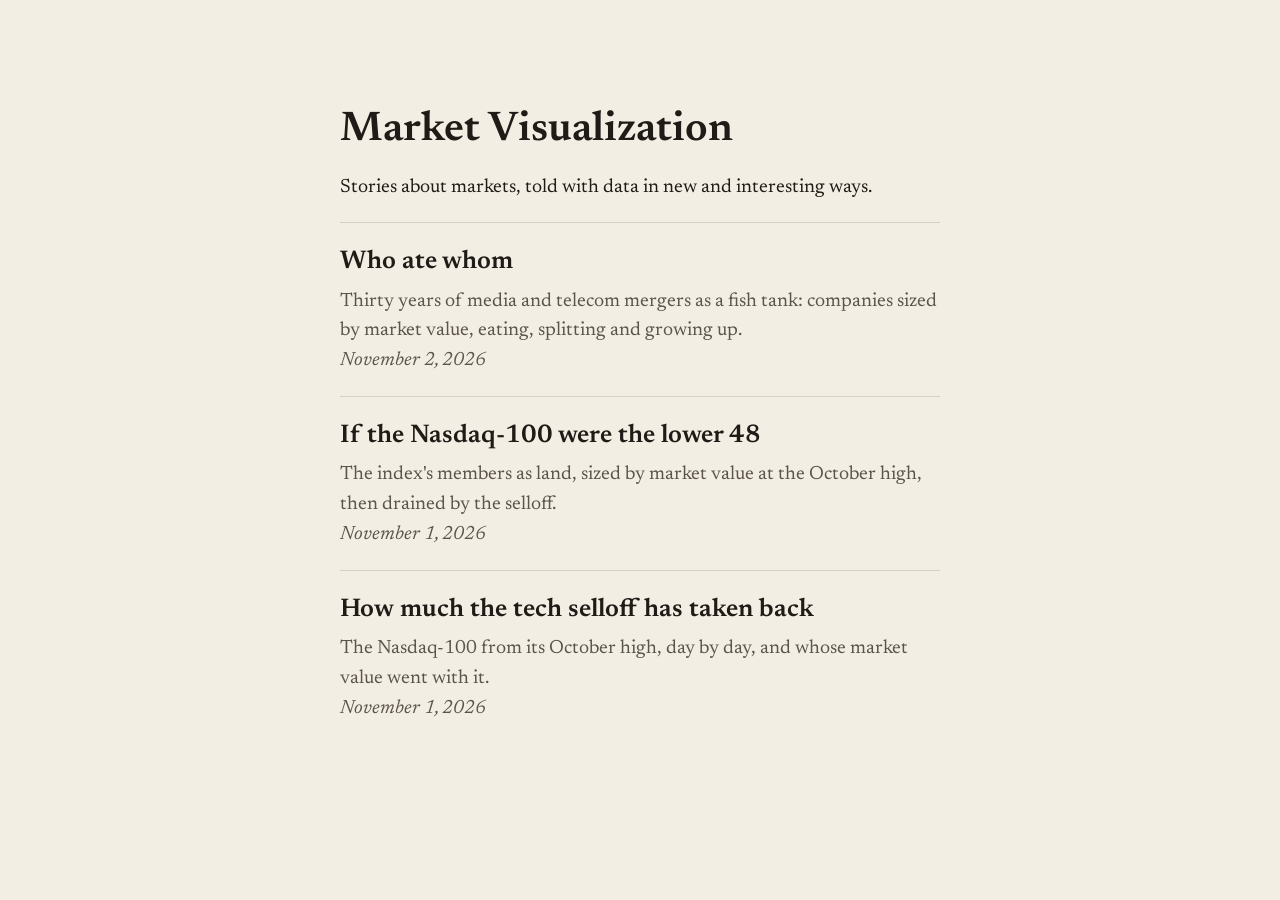
==== index.html @ 9fd0bd0a "Reword home page tagline Co-Authored-By: Claude Opus 5.5 <noreply@anthropic.com> Claude-Session: htt" ====
<!doctype html>
<html lang="en">
<head>
  <meta charset="utf-8">
  <meta name="viewport" content="width=device-width, initial-scale=1">
  <title>Market Visualization</title>
  <link rel="stylesheet" href="assets/css/site.css">
</head>
<body>
  <main class="index">
    <h1>Market Visualization</h1>
    <p>Stories about markets, told with data in new and interesting ways.</p>
    <!-- One link per story, newest first. Each story lives in stories/<slug>/ with its own data/ folder. -->
    <a class="story-link" href="stories/fish-tank/index.html">
      <h2>Who ate whom</h2>
      <p>Thirty years of media and telecom mergers as a fish tank: companies sized by market value, eating, splitting and growing up.</p>
      <time datetime="2026-11-02">November 2, 2026</time>
    </a>
    <a class="story-link" href="stories/nasdaq-map/index.html">
      <h2>If the Nasdaq-100 were the lower 48</h2>
      <p>The index's members as land, sized by market value at the October high, then drained by the selloff.</p>
      <time datetime="2026-11-01">November 1, 2026</time>
    </a>
    <a class="story-link" href="stories/tech-selloff/index.html">
      <h2>How much the tech selloff has taken back</h2>
      <p>The Nasdaq-100 from its October high, day by day, and whose market value went with it.</p>
      <time datetime="2026-11-01">November 1, 2026</time>
    </a>
  </main>
</body>
</html>
---- assets/css/site.css ----
/* Shared styles for every story on the site.
   Style rules (see project memory "style-guide"): sentence-case serif headlines,
   no all-caps kicker labels, no stacks of small subheads, no boxed caveat panels.
   Prose carries the story; labels sit on the marks. */

@font-face { font-family: "Newsreader"; src: url("../fonts/newsreader-latin-400-normal.woff2") format("woff2"); font-weight: 400; font-style: normal; font-display: swap; }
@font-face { font-family: "Newsreader"; src: url("../fonts/newsreader-latin-400-italic.woff2") format("woff2"); font-weight: 400; font-style: italic; font-display: swap; }
@font-face { font-family: "Newsreader"; src: url("../fonts/newsreader-latin-600-normal.woff2") format("woff2"); font-weight: 600; font-style: normal; font-display: swap; }
@font-face { font-family: "Libre Franklin"; src: url("../fonts/libre-franklin-latin-400-normal.woff2") format("woff2"); font-weight: 400; font-display: swap; }
@font-face { font-family: "Libre Franklin"; src: url("../fonts/libre-franklin-latin-600-normal.woff2") format("woff2"); font-weight: 600; font-display: swap; }

:root {
  --paper: #f3eee4;
  --ink: #1f1b16;
  --ink-soft: #5b544a;
  --rule: #d8d0c2;
  --loss: #c8452c;      /* the one accent: value that is gone */
  --serif: "Newsreader", Georgia, serif;
  --label: "Libre Franklin", "Helvetica Neue", Arial, sans-serif;
  --measure: 34rem;
}

* { box-sizing: border-box; }
html { background: var(--paper); color: var(--ink); }
body { margin: 0; font-family: var(--serif); font-size: 1.2rem; line-height: 1.55; -webkit-font-smoothing: antialiased; }
a { color: inherit; text-decoration-thickness: 1px; text-underline-offset: 3px; }
a:hover { color: var(--loss); }

.masthead { padding: 1.25rem 1.5rem; font-family: var(--label); font-size: 0.95rem; }
.masthead a { text-decoration: none; font-weight: 600; }

.lede { max-width: var(--measure); margin: 14vh auto 10vh; padding: 0 1.25rem; }
.lede h1 { font-weight: 600; font-size: clamp(2.3rem, 6vw, 3.6rem); line-height: 1.04; letter-spacing: -0.01em; margin: 0 0 1.5rem; }
.lede p { margin: 0 0 1rem; }
.byline { font-style: italic; color: var(--ink-soft); }

/* Scrollytelling: a sticky graphic with prose steps scrolling over it. */
.scrolly { position: relative; }
.scrolly .graphic { margin: 0; position: sticky; top: 0; height: 100vh; width: 100%; display: flex; align-items: flex-start; justify-content: center; padding: 3vh 2vw 0; }
.scrolly .graphic svg { width: 100%; height: 56vh; overflow: visible; }
.scrolly .steps { position: relative; margin-top: -100vh; padding-bottom: 40vh; pointer-events: none; }
.step { max-width: 90vw; margin: 0 auto 75vh; padding: 0.9rem 1.1rem; background: rgba(243, 238, 228, 0.95); border-top: 2px solid var(--ink); pointer-events: auto; font-size: 1.08rem; }
.step:first-child { margin-top: 72vh; }
.step p { margin: 0; }
.step p + p { margin-top: 0.75rem; }
@media (min-width: 1000px) {
  /* Wide screens: prose in a left column, the graphic beside it, never under it. */
  .scrolly .graphic { align-items: center; padding: 0 3vw 0 calc(3vw + 25rem); }
  .scrolly .graphic svg { height: min(84vh, 720px); }
  .step { width: 22rem; margin: 0 0 75vh 3vw; font-size: 1.15rem; }
  .step:first-child { margin-top: 55vh; }
}

/* Chart text: one quiet sans for anything that sits on the marks. */
.chart text { font-family: var(--label); font-size: 13px; fill: var(--ink-soft); }
.chart .axis path, .chart .axis line { stroke: var(--rule); }
.chart .axis text { font-size: 12px; }
.chart .note { fill: var(--ink); font-size: 14px; }
.chart .note-strong { fill: var(--ink); font-weight: 600; font-size: 15px; }
.chart .pending { font-family: var(--serif); font-style: italic; font-size: 18px; fill: var(--ink-soft); }

.tooltip { position: fixed; pointer-events: none; font-family: var(--label); font-size: 13px; background: var(--ink); color: var(--paper); padding: 0.35rem 0.55rem; opacity: 0; transition: opacity 120ms; }

/* Method and sources: plain running text, footnote style. No boxes. */
.method { max-width: var(--measure); margin: 10vh auto 12vh; padding: 0 1.25rem; font-size: 1.02rem; }
.method h2 { font-weight: 600; font-size: 1.6rem; margin: 2.5rem 0 0.75rem; }
.method ol, .method ul { padding-left: 1.2rem; }
.method li { margin-bottom: 0.5rem; }
.method code { font-size: 0.9em; background: none; }
.method table { border-collapse: collapse; font-family: var(--label); font-size: 0.85rem; margin: 1rem 0; }
.method td, .method th { padding: 0.15rem 0.9rem 0.15rem 0; text-align: right; border-bottom: 1px solid var(--rule); }
.method th:first-child, .method td:first-child { text-align: left; }

/* Home page index of stories */
.index { max-width: 40rem; margin: 12vh auto; padding: 0 1.25rem; }
.index h1 { font-weight: 600; font-size: 2.6rem; line-height: 1.1; margin: 0 0 1rem; }
.story-link { display: block; border-top: 1px solid var(--rule); padding: 1.25rem 0; text-decoration: none; }
.story-link h2 { font-weight: 600; font-size: 1.6rem; margin: 0 0 0.25rem; }
.story-link p { margin: 0; color: var(--ink-soft); }
.story-link time { font-style: italic; color: var(--ink-soft); }

/* Wide data tables scroll sideways inside their own box instead of widening the page. */
.wide-table { overflow-x: auto; max-width: 100%; }
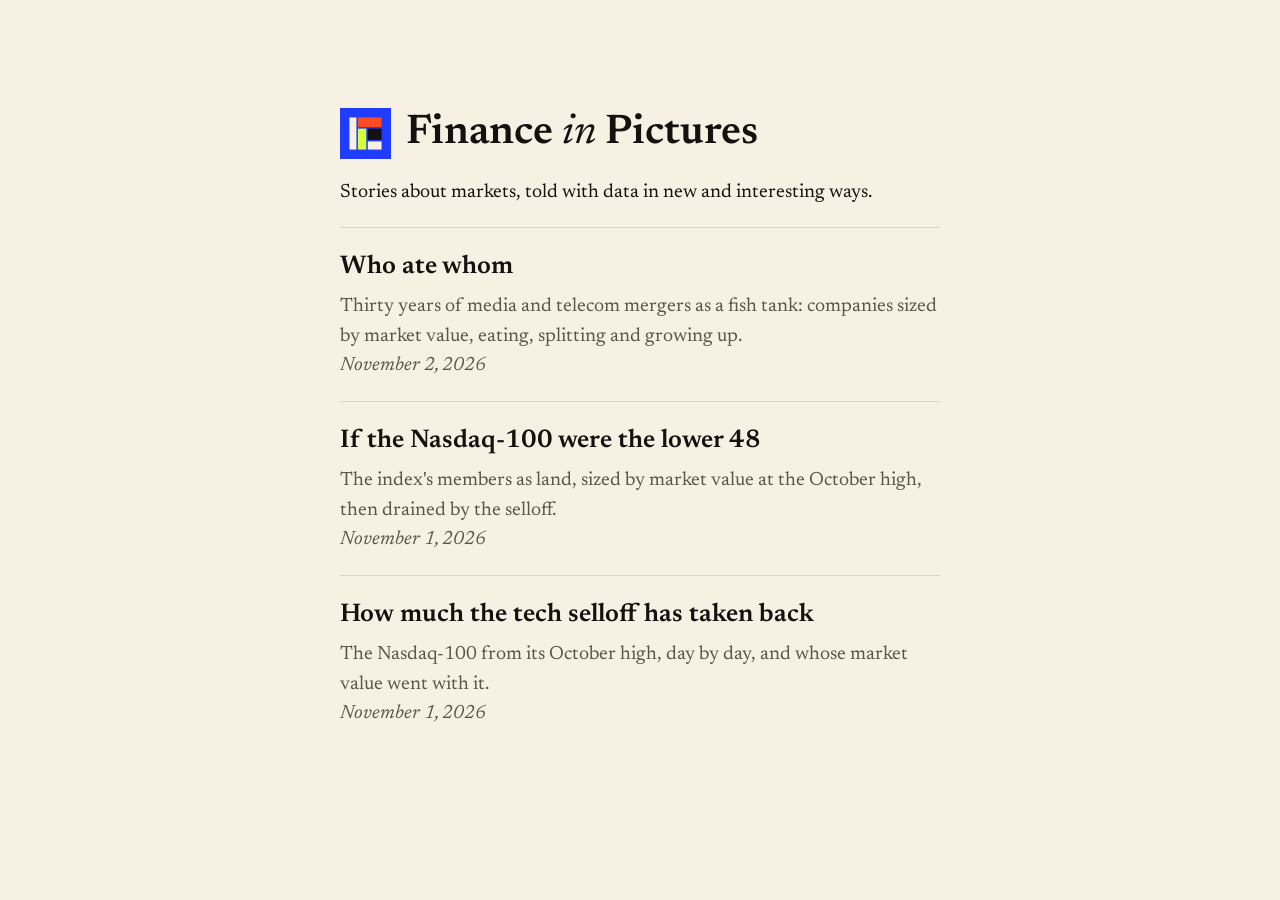
==== commit 599cbfc9: "Rebrand as Finance in Pictures: treemap logo and bold palette Cobalt masthead with the treemap mark " ====
--- a/index.html
+++ b/index.html
@@ -3,12 +3,16 @@
 <head>
   <meta charset="utf-8">
   <meta name="viewport" content="width=device-width, initial-scale=1">
-  <title>Market Visualization</title>
+  <title>Finance in Pictures</title>
+  <meta name="description" content="Visual stories about financial markets.">
+  <link rel="icon" href="assets/img/logo.svg" type="image/svg+xml">
+  <link rel="icon" href="assets/img/favicon-32.png" sizes="32x32">
+  <link rel="apple-touch-icon" href="assets/img/apple-touch-icon.png">
   <link rel="stylesheet" href="assets/css/site.css">
 </head>
 <body>
   <main class="index">
-    <h1>Market Visualization</h1>
+    <h1><img src="assets/img/logo.svg" alt=""><span>Finance <i>in</i> Pictures</span></h1>
     <p>Stories about markets, told with data in new and interesting ways.</p>
     <!-- One link per story, newest first. Each story lives in stories/<slug>/ with its own data/ folder. -->
     <a class="story-link" href="stories/fish-tank/index.html">
--- a/assets/css/site.css
+++ b/assets/css/site.css
@@ -10,11 +10,16 @@
 @font-face { font-family: "Libre Franklin"; src: url("../fonts/libre-franklin-latin-600-normal.woff2") format("woff2"); font-weight: 600; font-display: swap; }
 
 :root {
-  --paper: #f3eee4;
-  --ink: #1f1b16;
+  /* Finance in Pictures palette (treemap logo, 2026-11-06) */
+  --paper: #f6f1e3;     /* cream */
+  --ink: #14110f;
   --ink-soft: #5b544a;
-  --rule: #d8d0c2;
-  --loss: #c8452c;      /* the one accent: value that is gone */
+  --rule: #ddd5c4;
+  --brand: #1f3cff;     /* cobalt: the masthead and the main data series */
+  --brand-soft: #c6cdfb;/* cobalt, faded: marks pushed to the background */
+  --citron: #d7ff3c;    /* highlight, used sparingly, never for text on cream */
+  --loss: #ff4b23;      /* tomato: value that is gone */
+  --loss-text: #d8330f; /* tomato dark enough to read as text on cream */
   --serif: "Newsreader", Georgia, serif;
   --label: "Libre Franklin", "Helvetica Neue", Arial, sans-serif;
   --measure: 34rem;
@@ -24,10 +29,14 @@
 html { background: var(--paper); color: var(--ink); }
 body { margin: 0; font-family: var(--serif); font-size: 1.2rem; line-height: 1.55; -webkit-font-smoothing: antialiased; }
 a { color: inherit; text-decoration-thickness: 1px; text-underline-offset: 3px; }
-a:hover { color: var(--loss); }
+a:hover { color: var(--brand); }
 
-.masthead { padding: 1.25rem 1.5rem; font-family: var(--label); font-size: 0.95rem; }
-.masthead a { text-decoration: none; font-weight: 600; }
+/* Masthead: cobalt bar, treemap mark, name in the serif. */
+.masthead { background: var(--brand); padding: 0.7rem 1.25rem; }
+.masthead a { display: inline-flex; align-items: center; gap: 0.6rem; color: var(--paper); text-decoration: none; font-family: var(--serif); font-weight: 600; font-size: 1.15rem; line-height: 1; }
+.masthead a:hover { color: var(--paper); }
+.masthead a::before { content: ""; width: 1.6rem; height: 1.6rem; background: url("../img/logo-mark.svg") center / contain no-repeat; }
+.masthead i { font-weight: 400; }
 
 .lede { max-width: var(--measure); margin: 14vh auto 10vh; padding: 0 1.25rem; }
 .lede h1 { font-weight: 600; font-size: clamp(2.3rem, 6vw, 3.6rem); line-height: 1.04; letter-spacing: -0.01em; margin: 0 0 1.5rem; }
@@ -39,7 +48,7 @@
 .scrolly .graphic { margin: 0; position: sticky; top: 0; height: 100vh; width: 100%; display: flex; align-items: flex-start; justify-content: center; padding: 3vh 2vw 0; }
 .scrolly .graphic svg { width: 100%; height: 56vh; overflow: visible; }
 .scrolly .steps { position: relative; margin-top: -100vh; padding-bottom: 40vh; pointer-events: none; }
-.step { max-width: 90vw; margin: 0 auto 75vh; padding: 0.9rem 1.1rem; background: rgba(243, 238, 228, 0.95); border-top: 2px solid var(--ink); pointer-events: auto; font-size: 1.08rem; }
+.step { max-width: 90vw; margin: 0 auto 75vh; padding: 0.9rem 1.1rem; background: rgba(246, 241, 227, 0.95); border-top: 2px solid var(--ink); pointer-events: auto; font-size: 1.08rem; }
 .step:first-child { margin-top: 72vh; }
 .step p { margin: 0; }
 .step p + p { margin-top: 0.75rem; }
@@ -73,9 +82,12 @@
 
 /* Home page index of stories */
 .index { max-width: 40rem; margin: 12vh auto; padding: 0 1.25rem; }
-.index h1 { font-weight: 600; font-size: 2.6rem; line-height: 1.1; margin: 0 0 1rem; }
+.index h1 { font-weight: 600; font-size: 2.6rem; line-height: 1.1; margin: 0 0 1rem; display: flex; align-items: center; gap: 0.9rem; }
+.index h1 img { width: 3.2rem; height: 3.2rem; flex: none; }
+.index h1 i { font-weight: 400; }
 .story-link { display: block; border-top: 1px solid var(--rule); padding: 1.25rem 0; text-decoration: none; }
 .story-link h2 { font-weight: 600; font-size: 1.6rem; margin: 0 0 0.25rem; }
+.story-link:hover h2 { color: var(--brand); }
 .story-link p { margin: 0; color: var(--ink-soft); }
 .story-link time { font-style: italic; color: var(--ink-soft); }
 
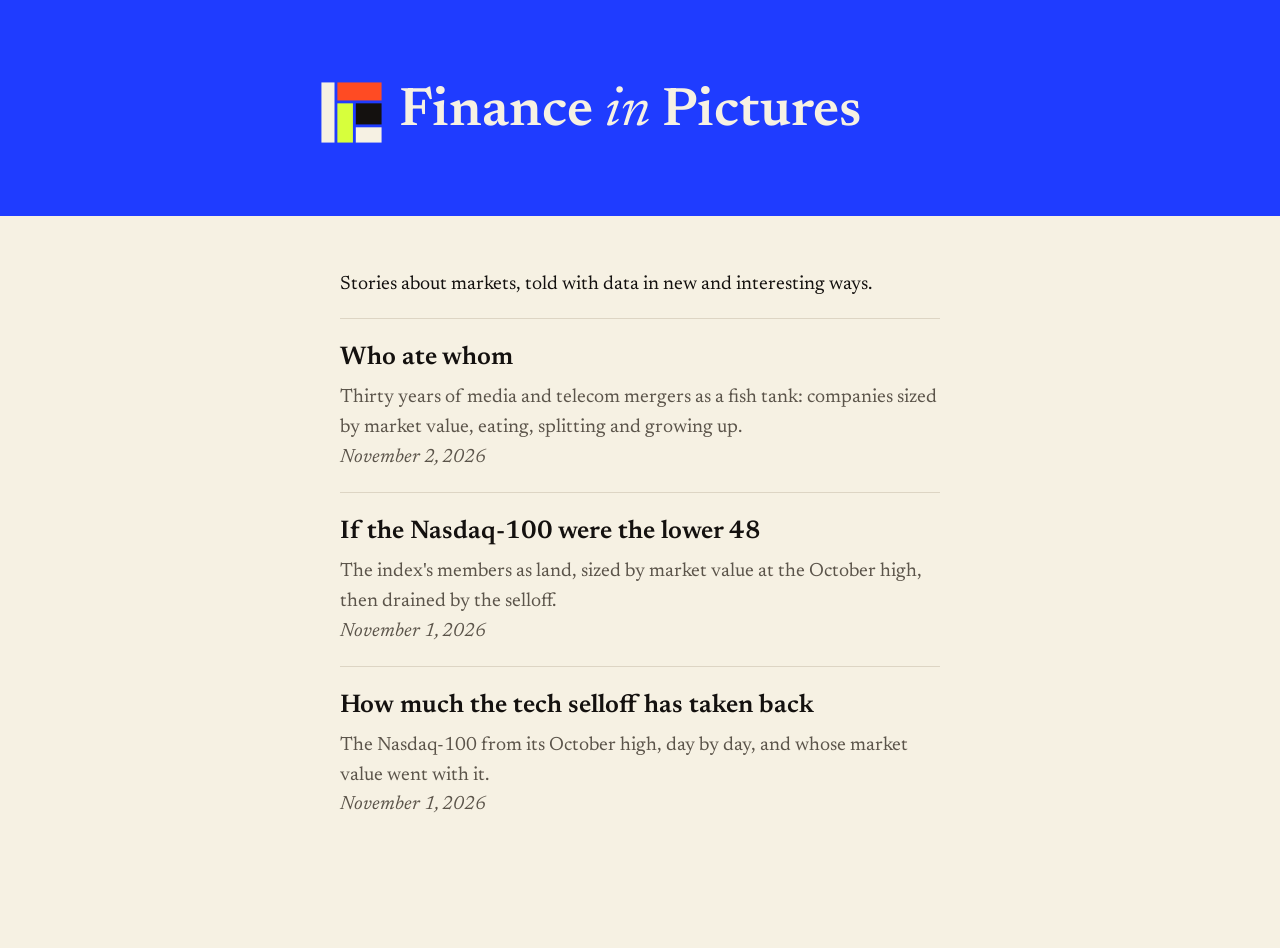
==== commit 9861e0be: "Home page: cobalt band with the full wordmark Brian prefers the cream-on-cobalt wordmark to the crea" ====
--- a/index.html
+++ b/index.html
@@ -11,8 +11,8 @@
   <link rel="stylesheet" href="assets/css/site.css">
 </head>
 <body>
+  <header class="brand-band"><h1><img src="assets/img/logo-mark.svg" alt=""><span>Finance <i>in</i> Pictures</span></h1></header>
   <main class="index">
-    <h1><img src="assets/img/logo.svg" alt=""><span>Finance <i>in</i> Pictures</span></h1>
     <p>Stories about markets, told with data in new and interesting ways.</p>
     <!-- One link per story, newest first. Each story lives in stories/<slug>/ with its own data/ folder. -->
     <a class="story-link" href="stories/fish-tank/index.html">
--- a/assets/css/site.css
+++ b/assets/css/site.css
@@ -81,10 +81,12 @@
 .method th:first-child, .method td:first-child { text-align: left; }
 
 /* Home page index of stories */
-.index { max-width: 40rem; margin: 12vh auto; padding: 0 1.25rem; }
-.index h1 { font-weight: 600; font-size: 2.6rem; line-height: 1.1; margin: 0 0 1rem; display: flex; align-items: center; gap: 0.9rem; }
-.index h1 img { width: 3.2rem; height: 3.2rem; flex: none; }
-.index h1 i { font-weight: 400; }
+.index { max-width: 40rem; margin: 6vh auto 12vh; padding: 0 1.25rem; }
+/* Home page band: the full-colour wordmark, cream on cobalt. */
+.brand-band { background: var(--brand); color: var(--paper); padding: 9vh 1.25rem 8vh; }
+.brand-band h1 { max-width: 40rem; margin: 0 auto; font-weight: 600; font-size: clamp(1.6rem, 7vw, 3.4rem); white-space: nowrap; line-height: 1.05; display: flex; align-items: center; gap: 1rem; }
+.brand-band h1 img { width: 1.15em; height: 1.15em; flex: none; }
+.brand-band h1 i { font-weight: 400; }
 .story-link { display: block; border-top: 1px solid var(--rule); padding: 1.25rem 0; text-decoration: none; }
 .story-link h2 { font-weight: 600; font-size: 1.6rem; margin: 0 0 0.25rem; }
 .story-link:hover h2 { color: var(--brand); }
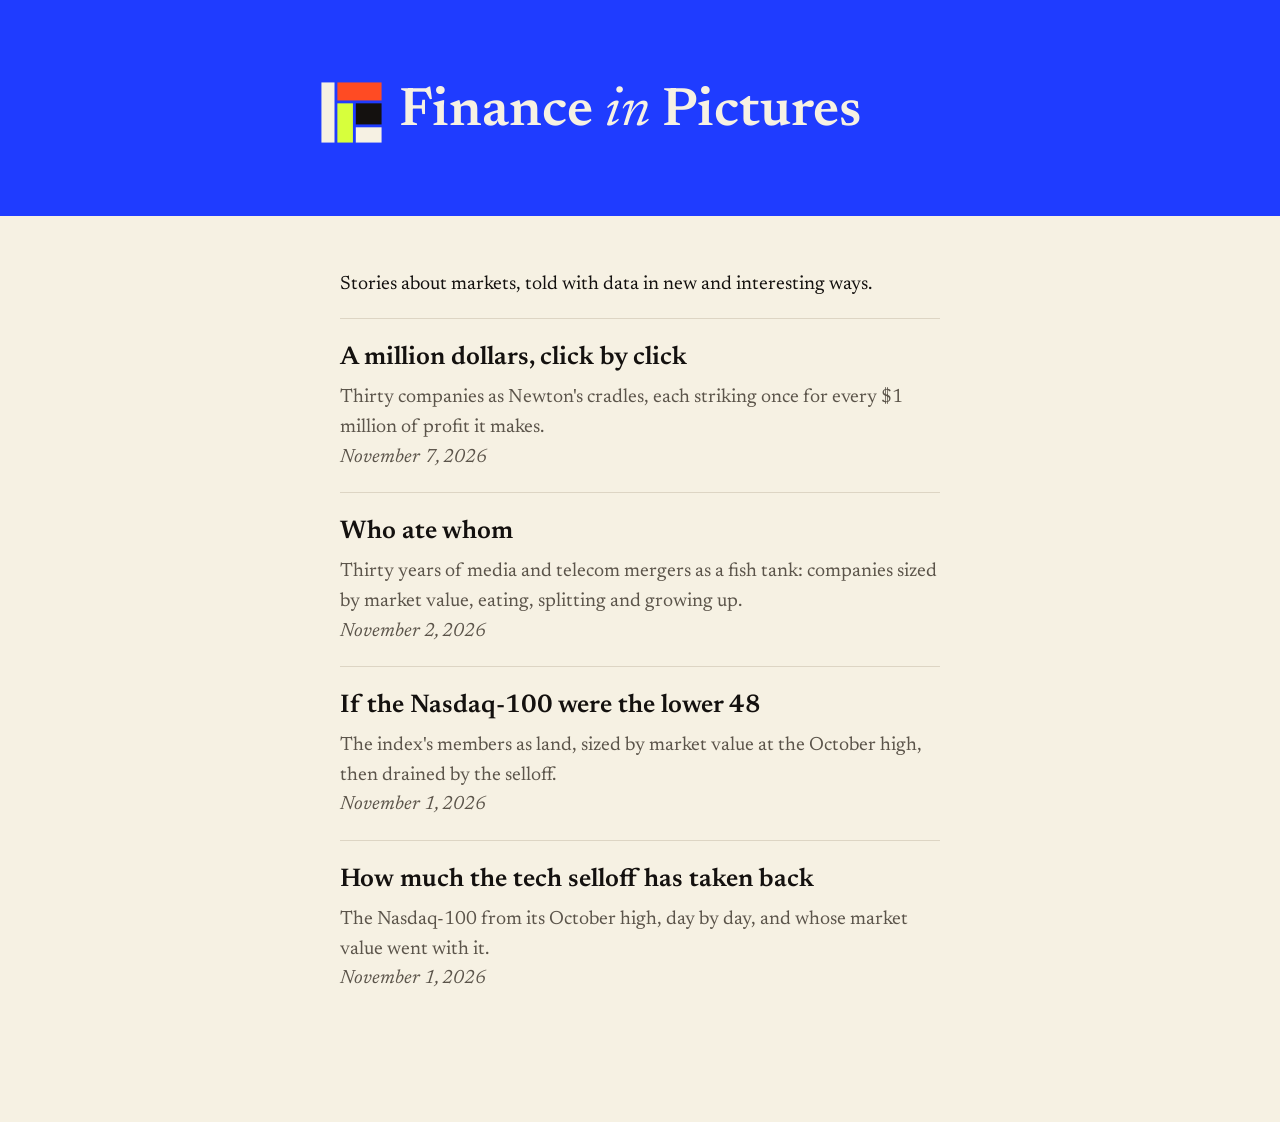
==== commit e73a9365: "Add 'A million dollars, click by click': Newton's cradles paced by profit Thirty companies, each a c" ====
--- a/index.html
+++ b/index.html
@@ -15,6 +15,11 @@
   <main class="index">
     <p>Stories about markets, told with data in new and interesting ways.</p>
     <!-- One link per story, newest first. Each story lives in stories/<slug>/ with its own data/ folder. -->
+    <a class="story-link" href="stories/cradles/index.html">
+      <h2>A million dollars, click by click</h2>
+      <p>Thirty companies as Newton's cradles, each striking once for every $1 million of profit it makes.</p>
+      <time datetime="2026-11-07">November 7, 2026</time>
+    </a>
     <a class="story-link" href="stories/fish-tank/index.html">
       <h2>Who ate whom</h2>
       <p>Thirty years of media and telecom mergers as a fish tank: companies sized by market value, eating, splitting and growing up.</p>
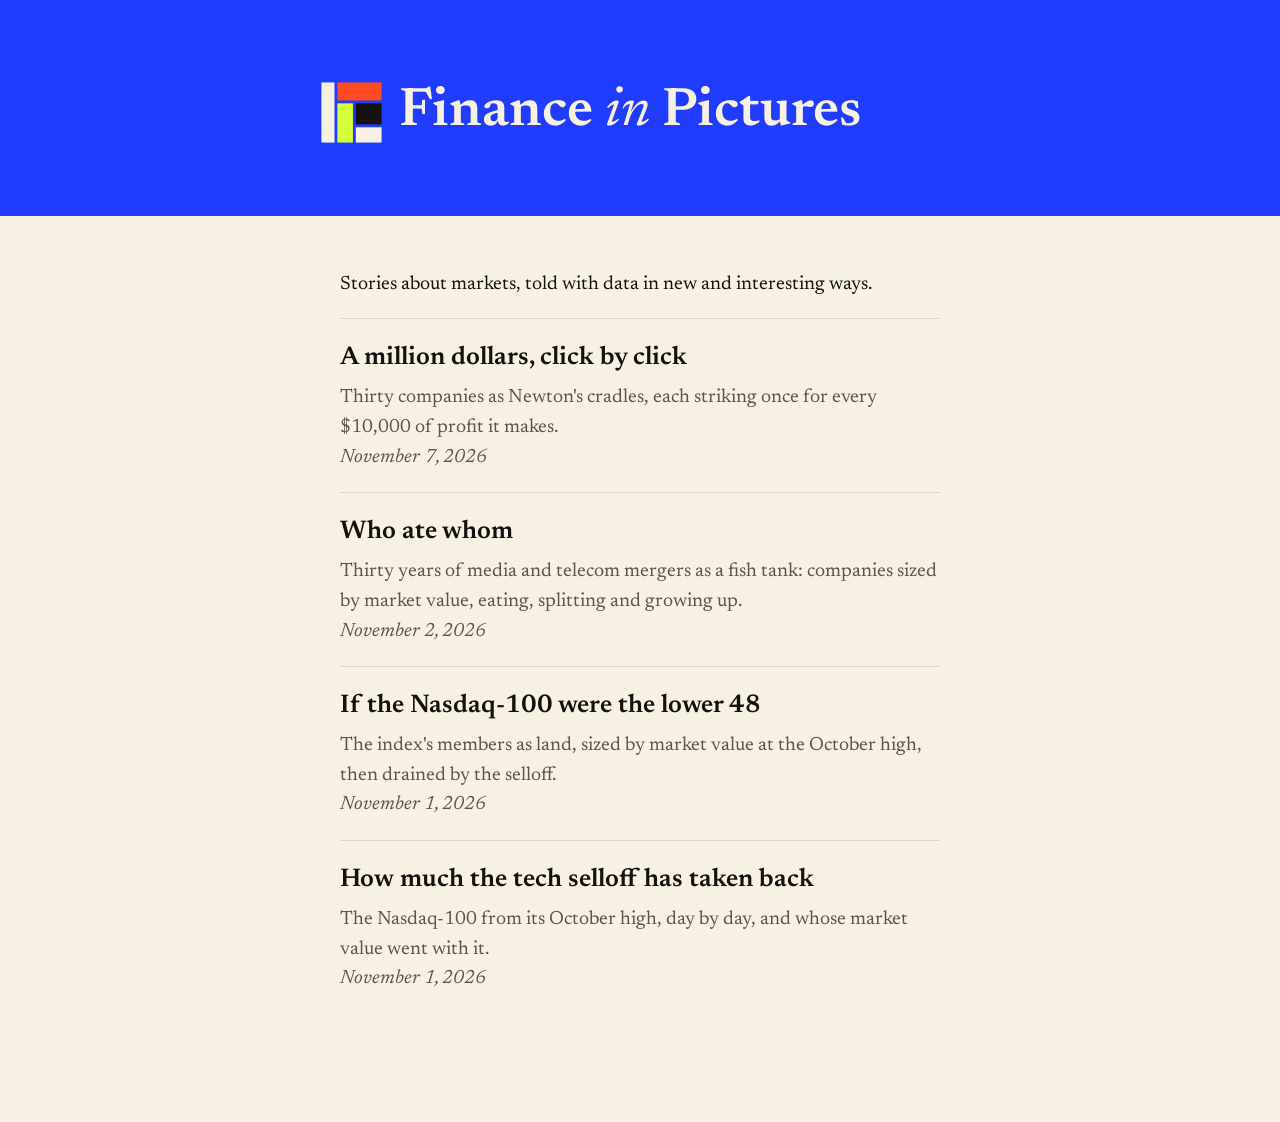
==== commit 632f284e: "Cradles: open at $10k per strike, drop the $1M Alphabet step Co-Authored-By: Claude Opus 5.5 <norepl" ====
--- a/index.html
+++ b/index.html
@@ -17,7 +17,7 @@
     <!-- One link per story, newest first. Each story lives in stories/<slug>/ with its own data/ folder. -->
     <a class="story-link" href="stories/cradles/index.html">
       <h2>A million dollars, click by click</h2>
-      <p>Thirty companies as Newton's cradles, each striking once for every $1 million of profit it makes.</p>
+      <p>Thirty companies as Newton's cradles, each striking once for every $10,000 of profit it makes.</p>
       <time datetime="2026-11-07">November 7, 2026</time>
     </a>
     <a class="story-link" href="stories/fish-tank/index.html">
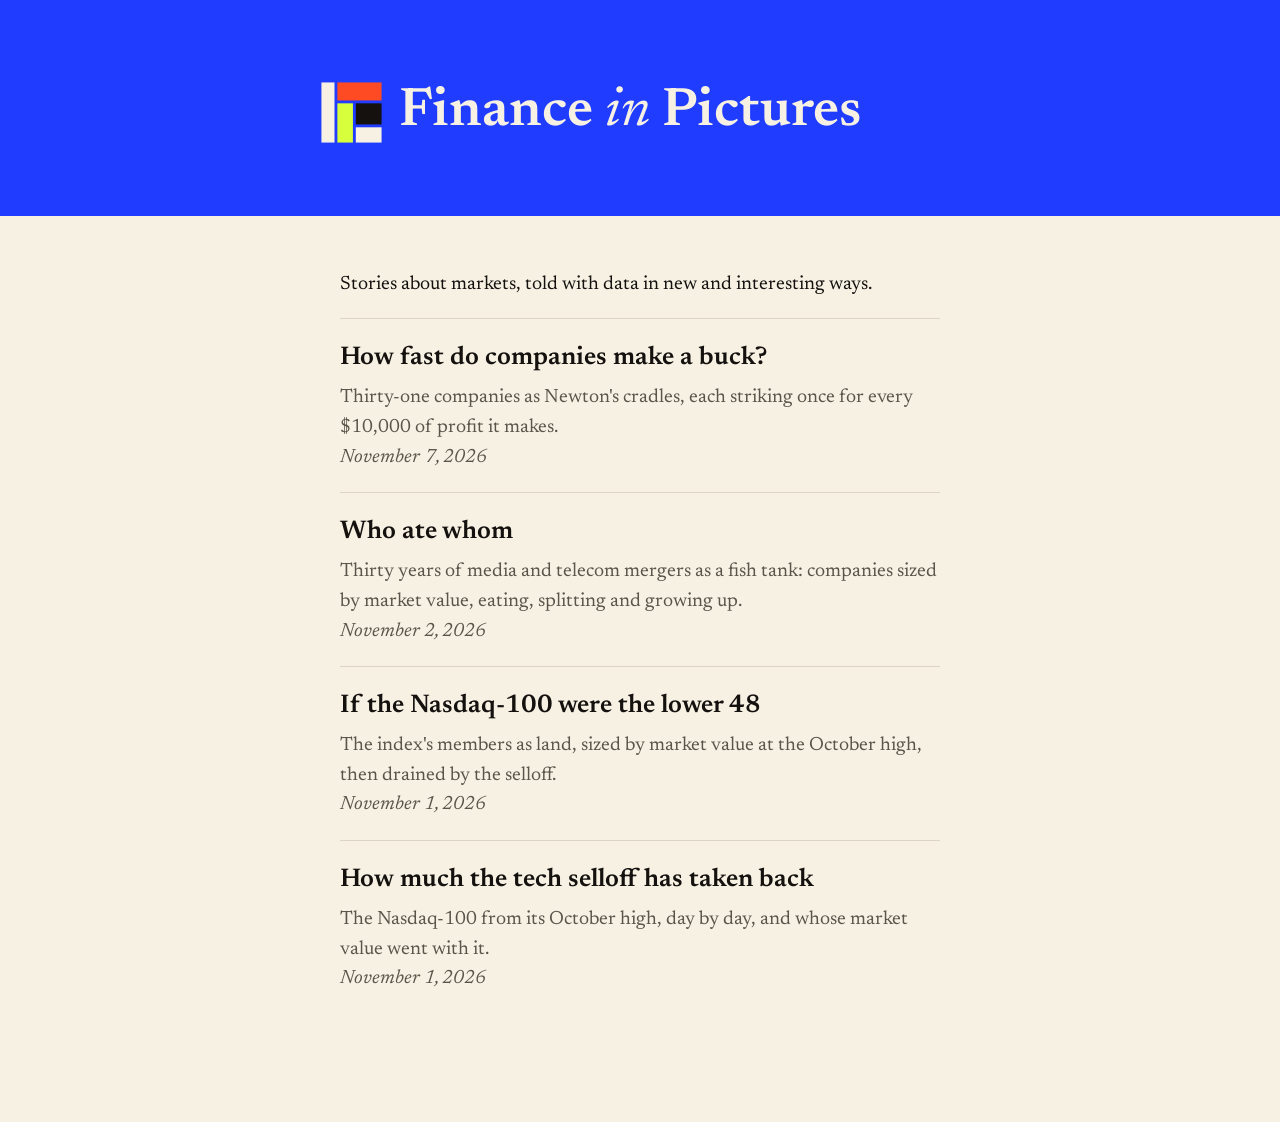
==== commit 30d414c1: "Cradles: new title, broken cradles for losses, Tesla vs Delta, ten years ago - Title: "How fast do c" ====
--- a/index.html
+++ b/index.html
@@ -16,8 +16,8 @@
     <p>Stories about markets, told with data in new and interesting ways.</p>
     <!-- One link per story, newest first. Each story lives in stories/<slug>/ with its own data/ folder. -->
     <a class="story-link" href="stories/cradles/index.html">
-      <h2>A million dollars, click by click</h2>
-      <p>Thirty companies as Newton's cradles, each striking once for every $10,000 of profit it makes.</p>
+      <h2>How fast do companies make a buck?</h2>
+      <p>Thirty-one companies as Newton's cradles, each striking once for every $10,000 of profit it makes.</p>
       <time datetime="2026-11-07">November 7, 2026</time>
     </a>
     <a class="story-link" href="stories/fish-tank/index.html">
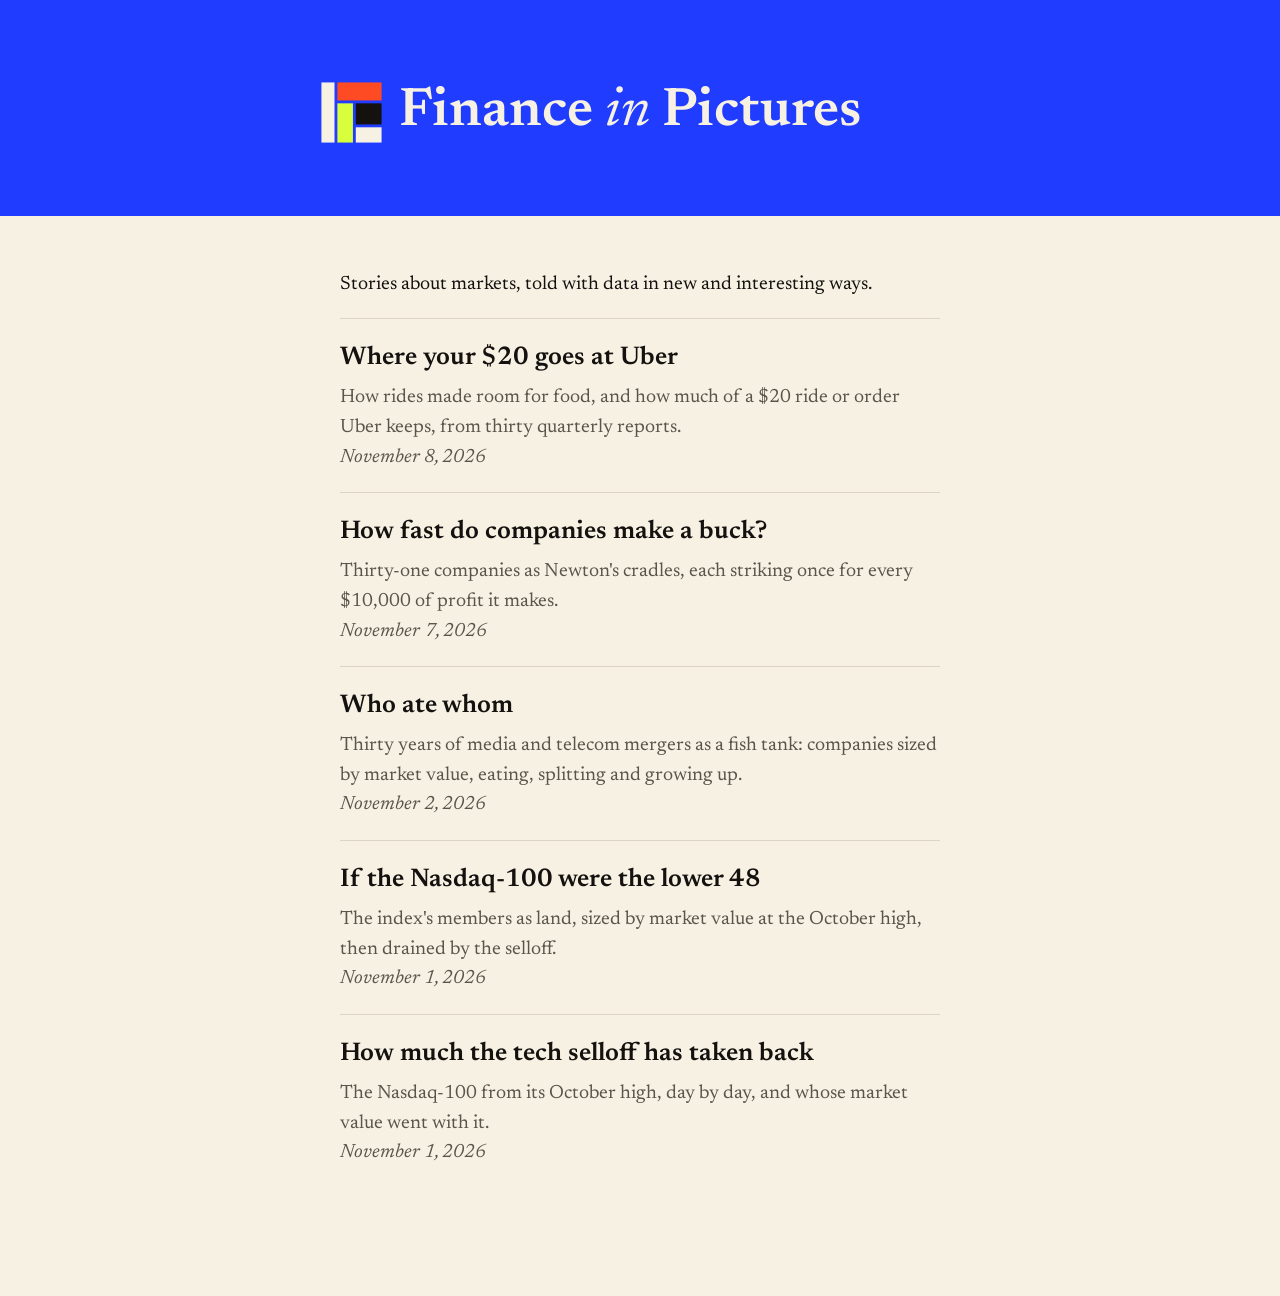
==== commit 15548c8d: "Add Uber story: where your $20 goes Scrollytelling page on Uber's business mix (rides vs delivery, 2" ====
--- a/index.html
+++ b/index.html
@@ -15,6 +15,11 @@
   <main class="index">
     <p>Stories about markets, told with data in new and interesting ways.</p>
     <!-- One link per story, newest first. Each story lives in stories/<slug>/ with its own data/ folder. -->
+    <a class="story-link" href="stories/uber/index.html">
+      <h2>Where your $20 goes at Uber</h2>
+      <p>How rides made room for food, and how much of a $20 ride or order Uber keeps, from thirty quarterly reports.</p>
+      <time datetime="2026-11-08">November 8, 2026</time>
+    </a>
     <a class="story-link" href="stories/cradles/index.html">
       <h2>How fast do companies make a buck?</h2>
       <p>Thirty-one companies as Newton's cradles, each striking once for every $10,000 of profit it makes.</p>
--- a/assets/css/site.css
+++ b/assets/css/site.css
@@ -38,26 +38,26 @@
 .masthead a::before { content: ""; width: 1.6rem; height: 1.6rem; background: url("../img/logo-mark.svg") center / contain no-repeat; }
 .masthead i { font-weight: 400; }
 
-.lede { max-width: var(--measure); margin: 14vh auto 10vh; padding: 0 1.25rem; }
+.lede { max-width: var(--measure); margin: calc(var(--vh, 1vh) * 14) auto calc(var(--vh, 1vh) * 10); padding: 0 1.25rem; }
 .lede h1 { font-weight: 600; font-size: clamp(2.3rem, 6vw, 3.6rem); line-height: 1.04; letter-spacing: -0.01em; margin: 0 0 1.5rem; }
 .lede p { margin: 0 0 1rem; }
 .byline { font-style: italic; color: var(--ink-soft); }
 
 /* Scrollytelling: a sticky graphic with prose steps scrolling over it. */
 .scrolly { position: relative; }
-.scrolly .graphic { margin: 0; position: sticky; top: 0; height: 100vh; width: 100%; display: flex; align-items: flex-start; justify-content: center; padding: 3vh 2vw 0; }
-.scrolly .graphic svg { width: 100%; height: 56vh; overflow: visible; }
-.scrolly .steps { position: relative; margin-top: -100vh; padding-bottom: 40vh; pointer-events: none; }
-.step { max-width: 90vw; margin: 0 auto 75vh; padding: 0.9rem 1.1rem; background: rgba(246, 241, 227, 0.95); border-top: 2px solid var(--ink); pointer-events: auto; font-size: 1.08rem; }
-.step:first-child { margin-top: 72vh; }
+.scrolly .graphic { margin: 0; position: sticky; top: 0; height: calc(var(--vh, 1vh) * 100); width: 100%; display: flex; align-items: flex-start; justify-content: center; padding: calc(var(--vh, 1vh) * 3) 2vw 0; }
+.scrolly .graphic svg { width: 100%; height: calc(var(--vh, 1vh) * 56); overflow: visible; }
+.scrolly .steps { position: relative; margin-top: calc(var(--vh, 1vh) * -100); padding-bottom: calc(var(--vh, 1vh) * 40); pointer-events: none; }
+.step { max-width: 90vw; margin: 0 auto calc(var(--vh, 1vh) * 75); padding: 0.9rem 1.1rem; background: rgba(246, 241, 227, 0.95); border-top: 2px solid var(--ink); pointer-events: auto; font-size: 1.08rem; }
+.step:first-child { margin-top: calc(var(--vh, 1vh) * 72); }
 .step p { margin: 0; }
 .step p + p { margin-top: 0.75rem; }
 @media (min-width: 1000px) {
   /* Wide screens: prose in a left column, the graphic beside it, never under it. */
   .scrolly .graphic { align-items: center; padding: 0 3vw 0 calc(3vw + 25rem); }
-  .scrolly .graphic svg { height: min(84vh, 720px); }
-  .step { width: 22rem; margin: 0 0 75vh 3vw; font-size: 1.15rem; }
-  .step:first-child { margin-top: 55vh; }
+  .scrolly .graphic svg { height: min(calc(var(--vh, 1vh) * 84), 720px); }
+  .step { width: 22rem; margin: 0 0 calc(var(--vh, 1vh) * 75) 3vw; font-size: 1.15rem; }
+  .step:first-child { margin-top: calc(var(--vh, 1vh) * 55); }
 }
 
 /* Chart text: one quiet sans for anything that sits on the marks. */
@@ -71,7 +71,7 @@
 .tooltip { position: fixed; pointer-events: none; font-family: var(--label); font-size: 13px; background: var(--ink); color: var(--paper); padding: 0.35rem 0.55rem; opacity: 0; transition: opacity 120ms; }
 
 /* Method and sources: plain running text, footnote style. No boxes. */
-.method { max-width: var(--measure); margin: 10vh auto 12vh; padding: 0 1.25rem; font-size: 1.02rem; }
+.method { max-width: var(--measure); margin: calc(var(--vh, 1vh) * 10) auto calc(var(--vh, 1vh) * 12); padding: 0 1.25rem; font-size: 1.02rem; }
 .method h2 { font-weight: 600; font-size: 1.6rem; margin: 2.5rem 0 0.75rem; }
 .method ol, .method ul { padding-left: 1.2rem; }
 .method li { margin-bottom: 0.5rem; }
@@ -81,9 +81,9 @@
 .method th:first-child, .method td:first-child { text-align: left; }
 
 /* Home page index of stories */
-.index { max-width: 40rem; margin: 6vh auto 12vh; padding: 0 1.25rem; }
+.index { max-width: 40rem; margin: calc(var(--vh, 1vh) * 6) auto calc(var(--vh, 1vh) * 12); padding: 0 1.25rem; }
 /* Home page band: the full-colour wordmark, cream on cobalt. */
-.brand-band { background: var(--brand); color: var(--paper); padding: 9vh 1.25rem 8vh; }
+.brand-band { background: var(--brand); color: var(--paper); padding: calc(var(--vh, 1vh) * 9) 1.25rem calc(var(--vh, 1vh) * 8); }
 .brand-band h1 { max-width: 40rem; margin: 0 auto; font-weight: 600; font-size: clamp(1.6rem, 7vw, 3.4rem); white-space: nowrap; line-height: 1.05; display: flex; align-items: center; gap: 1rem; }
 .brand-band h1 img { width: 1.15em; height: 1.15em; flex: none; }
 .brand-band h1 i { font-weight: 400; }
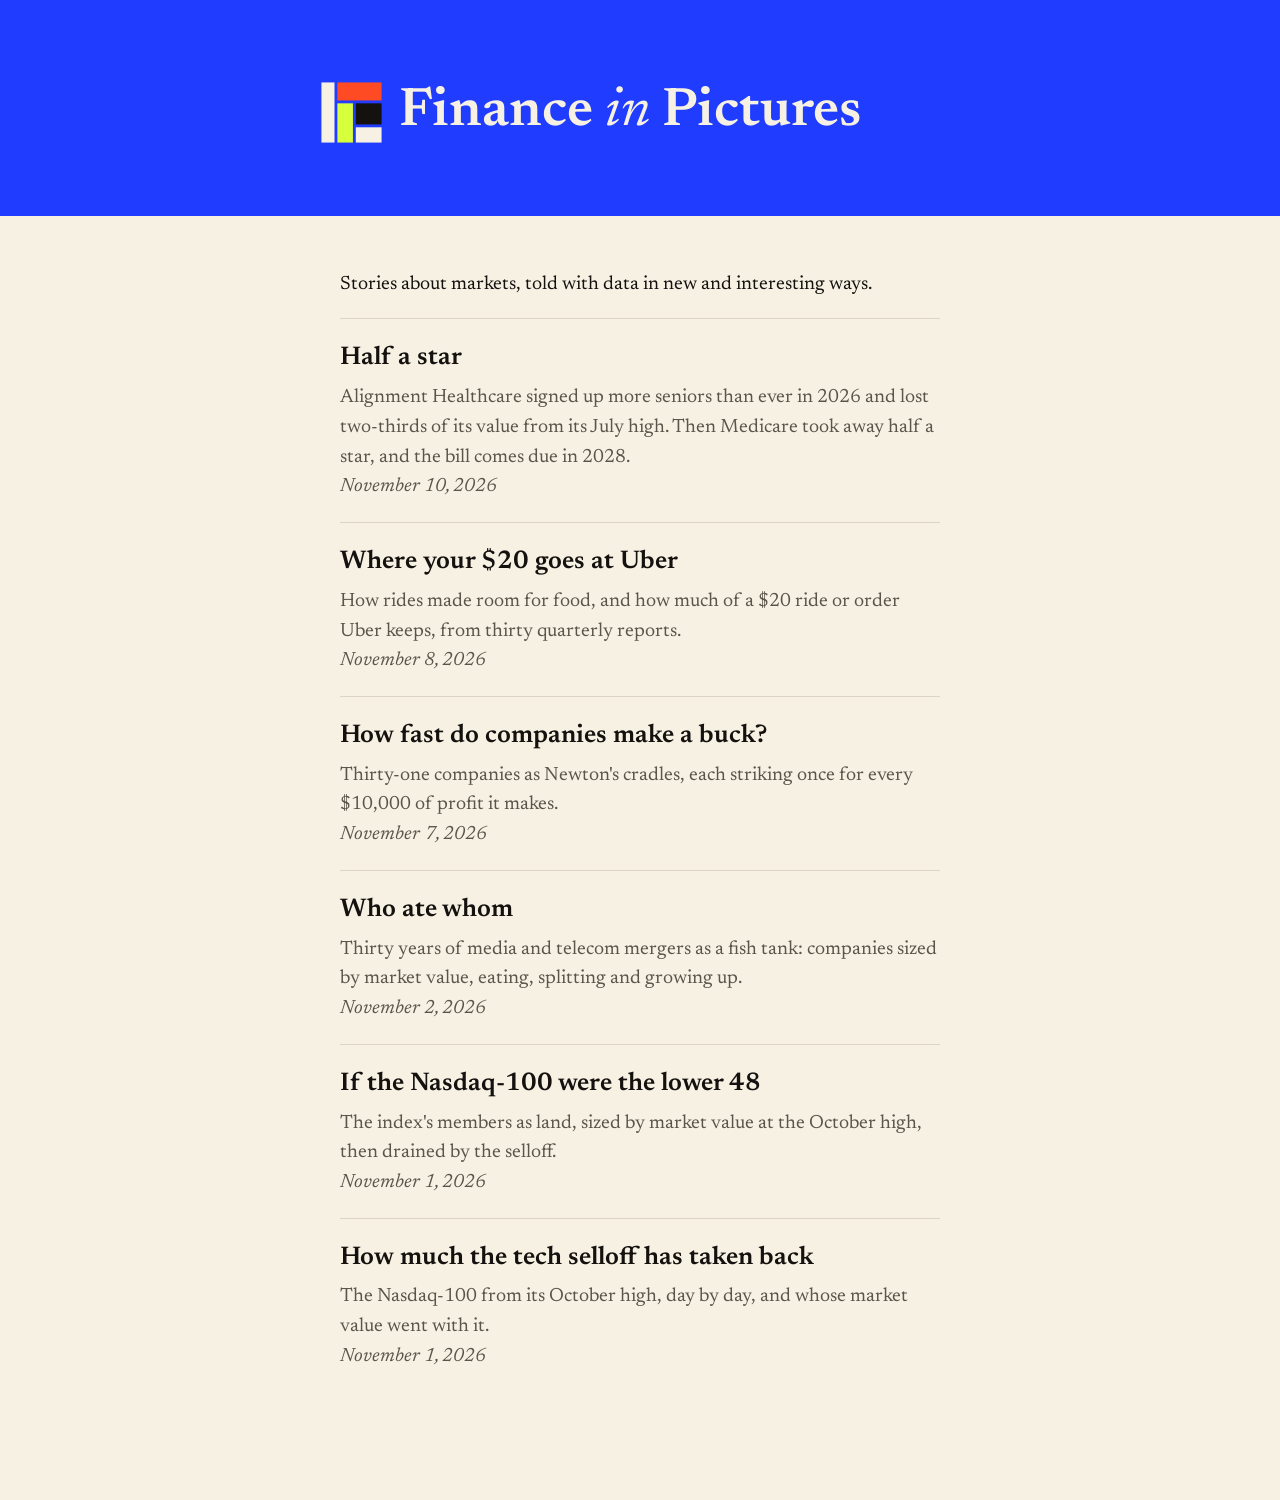
==== commit be6f6c25: "Add Alignment Healthcare story: half a star Scrollytelling page on how a half-star cut to Alignment'" ====
--- a/index.html
+++ b/index.html
@@ -15,6 +15,11 @@
   <main class="index">
     <p>Stories about markets, told with data in new and interesting ways.</p>
     <!-- One link per story, newest first. Each story lives in stories/<slug>/ with its own data/ folder. -->
+    <a class="story-link" href="stories/alignment/index.html">
+      <h2>Half a star</h2>
+      <p>Alignment Healthcare signed up more seniors than ever in 2026 and lost two-thirds of its value from its July high. Then Medicare took away half a star, and the bill comes due in 2028.</p>
+      <time datetime="2026-11-10">November 10, 2026</time>
+    </a>
     <a class="story-link" href="stories/uber/index.html">
       <h2>Where your $20 goes at Uber</h2>
       <p>How rides made room for food, and how much of a $20 ride or order Uber keeps, from thirty quarterly reports.</p>
